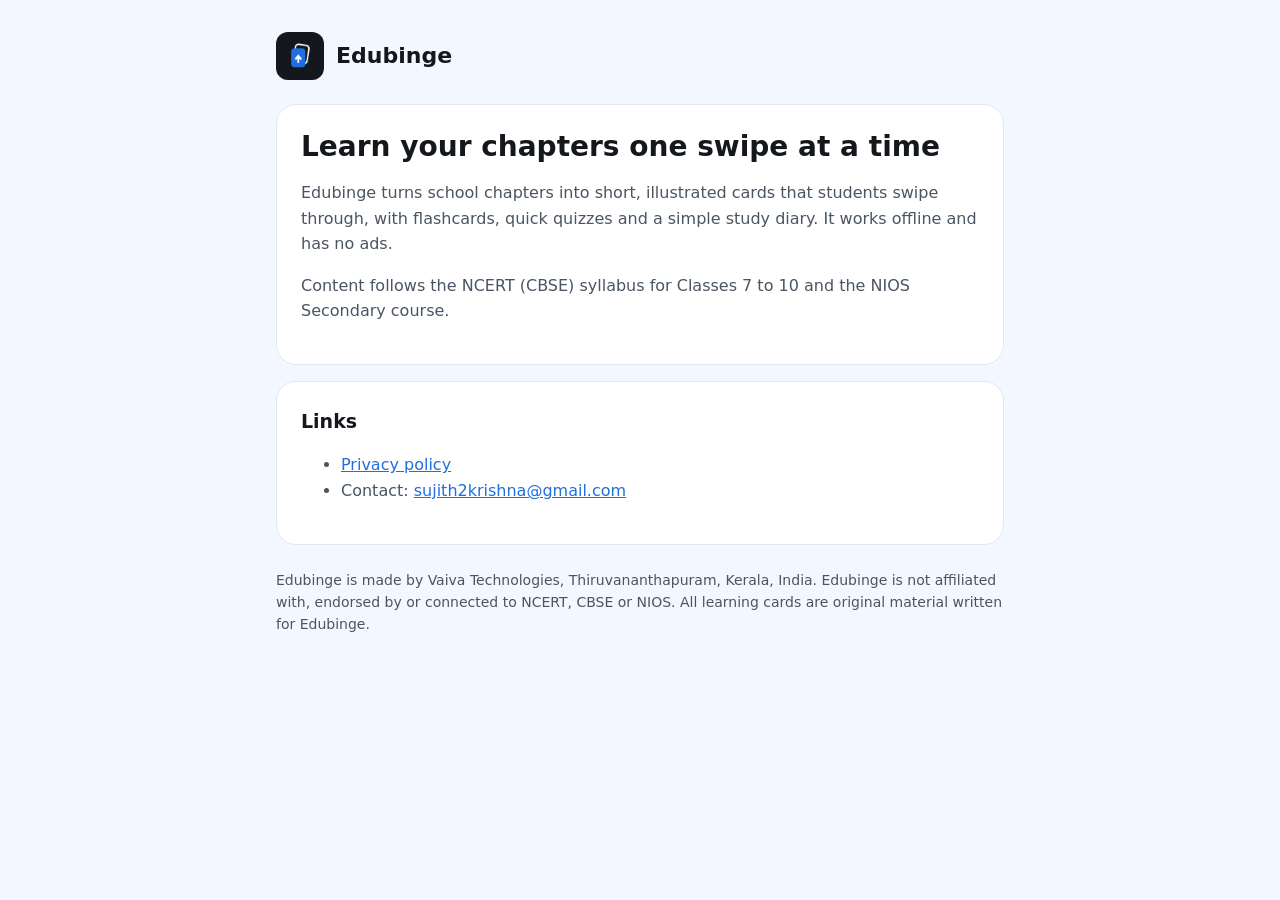
==== index.html @ 25e974e5 "Edubinge site and privacy policy Co-Authored-By: Claude Opus 5.5 <noreply@anthropic.com>" ====
<!doctype html><html lang="en"><head><meta charset="utf-8"><meta name="viewport" content="width=device-width,initial-scale=1">
<title>Edubinge</title><meta name="description" content="Edubinge: learn your school chapters one swipe at a time."><link rel="stylesheet" href="style.css"><link rel="icon" href="icon.png"></head>
<body><main>
<header><img src="icon.png" alt=""><a href="./">Edubinge</a></header>
<div class="card"><h1>Learn your chapters one swipe at a time</h1>
<p>Edubinge turns school chapters into short, illustrated cards that students swipe through, with flashcards, quick quizzes and a simple study diary. It works offline and has no ads.</p>
<p>Content follows the NCERT (CBSE) syllabus for Classes 7 to 10 and the NIOS Secondary course.</p></div>
<div class="card"><h2 style="margin-top:0">Links</h2><ul><li><a href="privacy.html">Privacy policy</a></li><li>Contact: <a href="mailto:sujith2krishna@gmail.com">sujith2krishna@gmail.com</a></li></ul></div>
<footer>Edubinge is made by Vaiva Technologies, Thiruvananthapuram, Kerala, India. Edubinge is not affiliated with, endorsed by or connected to NCERT, CBSE or NIOS. All learning cards are original material written for Edubinge.</footer>
</main></body></html>
---- style.css ----
:root{--bg:#F3F7FF;--card:#fff;--ink:#14181D;--muted:#4A5563;--blue:#1F6FE0;--line:#E3E8F0}
*{box-sizing:border-box}body{margin:0;background:var(--bg);color:var(--ink);font:16px/1.6 system-ui,-apple-system,"Segoe UI",Roboto,sans-serif}
main{max-width:760px;margin:0 auto;padding:32px 16px 64px}
header{display:flex;align-items:center;gap:12px;margin-bottom:24px}header img{width:48px;height:48px;border-radius:12px}
header a{color:var(--ink);text-decoration:none;font-weight:700;font-size:22px}
.card{background:var(--card);border:1px solid var(--line);border-radius:20px;padding:24px;margin-bottom:16px}
h1{font-size:28px;line-height:1.25;margin:0 0 8px}h2{font-size:19px;margin:24px 0 8px}p,li{color:var(--muted)}a{color:var(--blue)}
.small{font-size:14px;color:var(--muted)}footer{margin-top:24px;font-size:14px;color:var(--muted)}
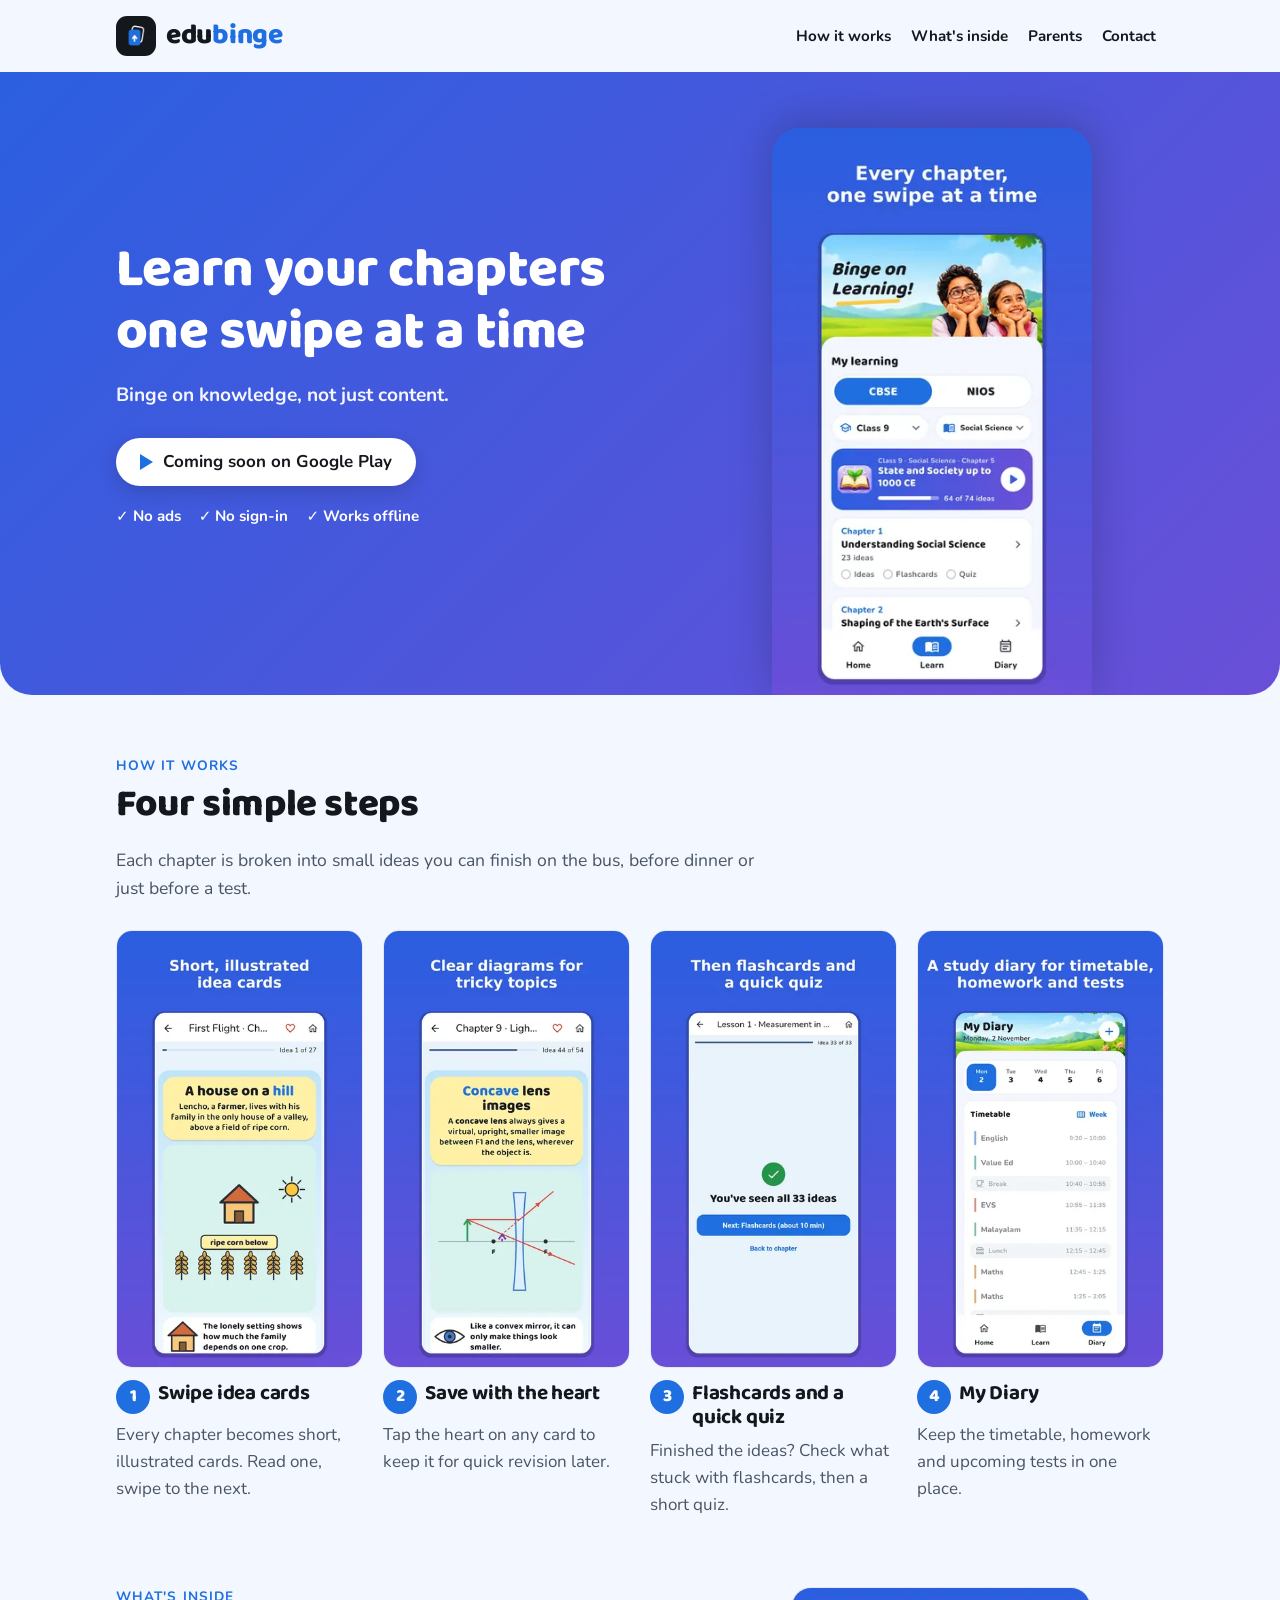
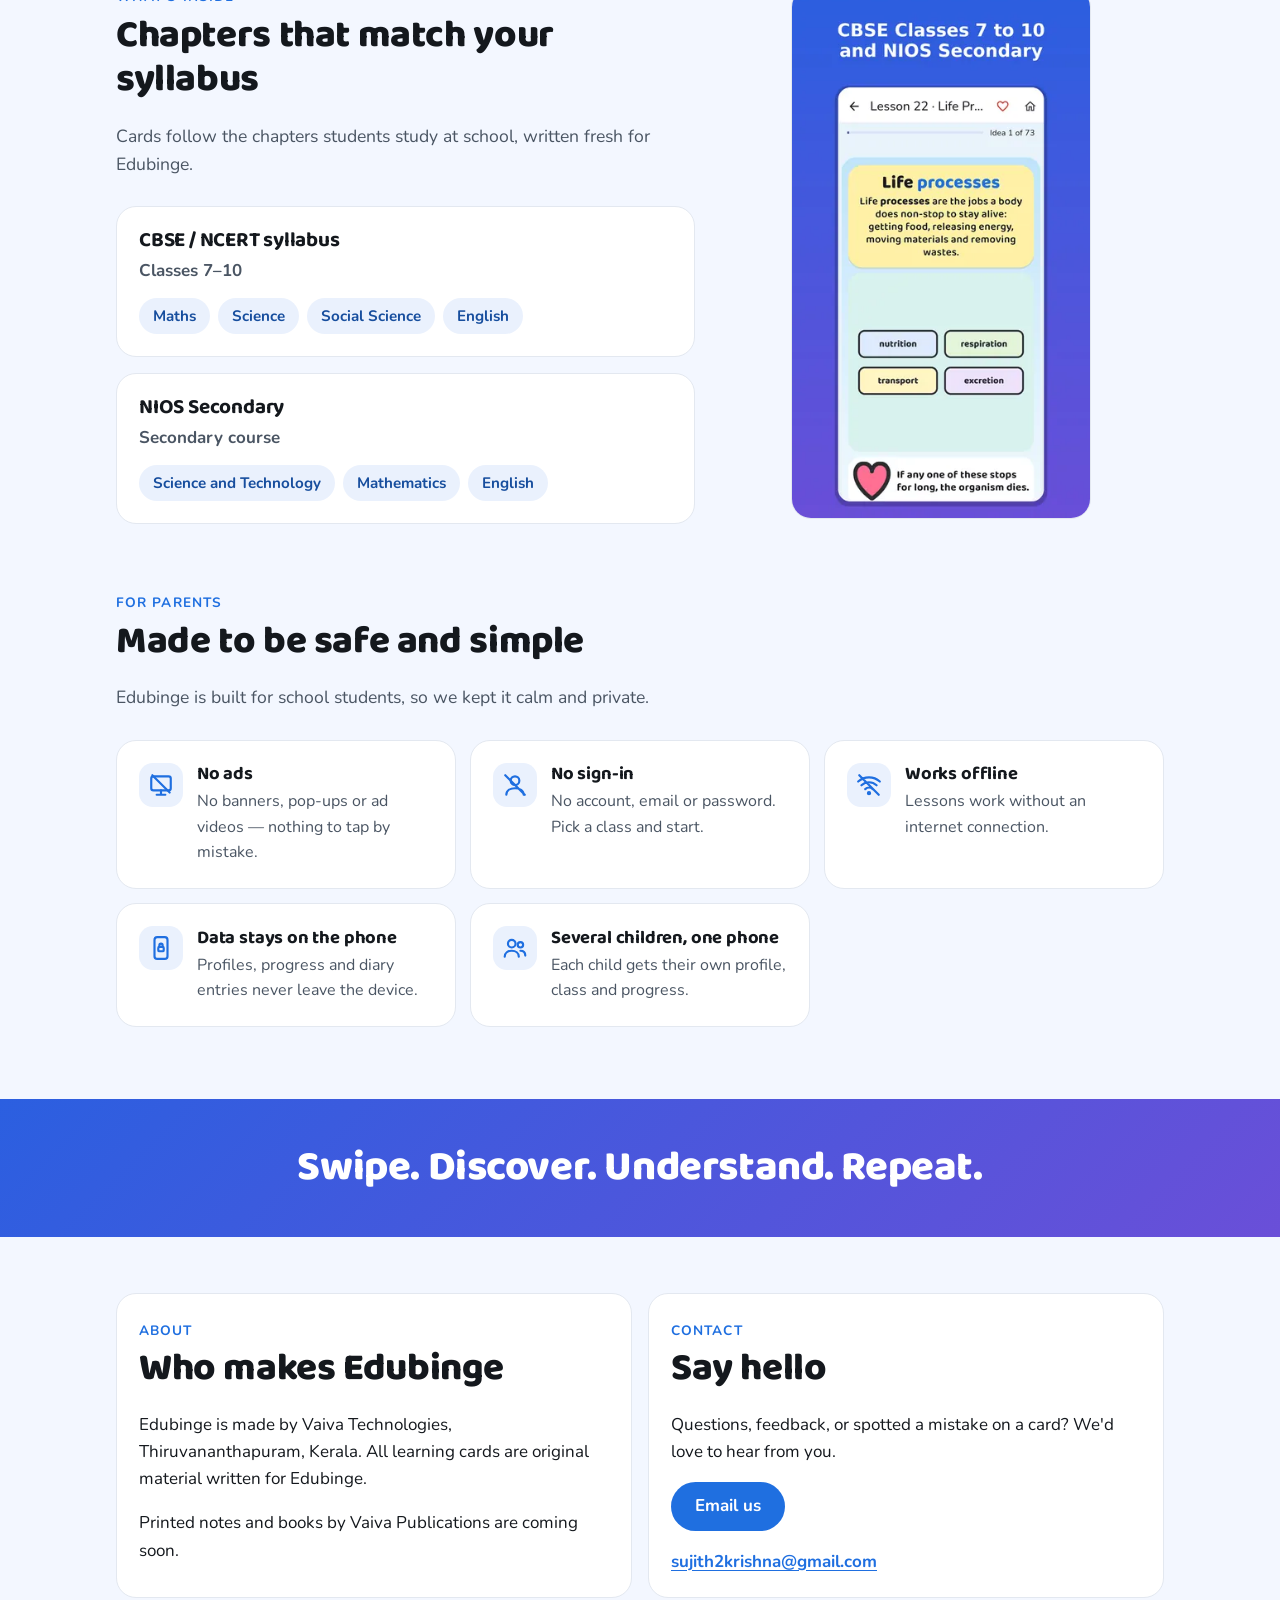
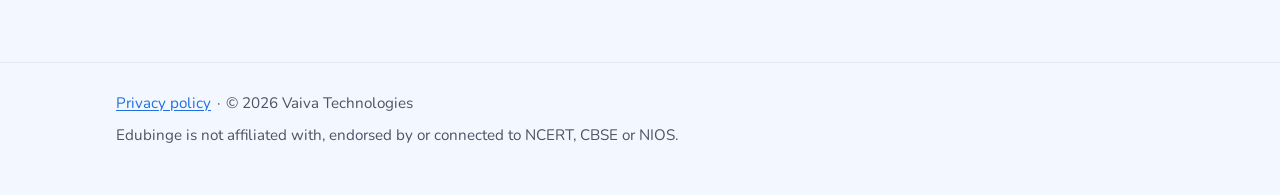
==== commit f7332ad7: "New Edubinge website: one-page home, restyled privacy page, self-hosted fonts, WebP images, 404, rob" ====
--- a/index.html
+++ b/index.html
@@ -1,10 +1,222 @@
-<!doctype html><html lang="en"><head><meta charset="utf-8"><meta name="viewport" content="width=device-width,initial-scale=1">
-<title>Edubinge</title><meta name="description" content="Edubinge: learn your school chapters one swipe at a time."><link rel="stylesheet" href="style.css"><link rel="icon" href="icon.png"></head>
-<body><main>
-<header><img src="icon.png" alt=""><a href="./">Edubinge</a></header>
-<div class="card"><h1>Learn your chapters one swipe at a time</h1>
-<p>Edubinge turns school chapters into short, illustrated cards that students swipe through, with flashcards, quick quizzes and a simple study diary. It works offline and has no ads.</p>
-<p>Content follows the NCERT (CBSE) syllabus for Classes 7 to 10 and the NIOS Secondary course.</p></div>
-<div class="card"><h2 style="margin-top:0">Links</h2><ul><li><a href="privacy.html">Privacy policy</a></li><li>Contact: <a href="mailto:sujith2krishna@gmail.com">sujith2krishna@gmail.com</a></li></ul></div>
-<footer>Edubinge is made by Vaiva Technologies, Thiruvananthapuram, Kerala, India. Edubinge is not affiliated with, endorsed by or connected to NCERT, CBSE or NIOS. All learning cards are original material written for Edubinge.</footer>
-</main></body></html>
+<!doctype html>
+<html lang="en-IN">
+<head>
+<meta charset="utf-8">
+<meta name="viewport" content="width=device-width,initial-scale=1">
+<title>Edubinge: learn your chapters one swipe at a time</title>
+<meta name="description" content="Edubinge turns NCERT (CBSE) Classes 7–10 and NIOS Secondary chapters into short, illustrated idea cards, with flashcards, quick quizzes and a study diary. No ads, no sign-in, works offline.">
+<meta name="theme-color" content="#1F6FE0">
+<link rel="canonical" href="https://edubinge.com/">
+<link rel="preload" href="fonts/baloo2-latin.woff2" as="font" type="font/woff2" crossorigin>
+<link rel="preload" href="fonts/nunito-latin.woff2" as="font" type="font/woff2" crossorigin>
+<link rel="stylesheet" href="style.css">
+<link rel="icon" href="img/favicon.ico" sizes="16x16 32x32 48x48">
+<link rel="icon" href="img/icon-192.png" type="image/png" sizes="192x192">
+<link rel="apple-touch-icon" href="img/apple-touch-icon.png">
+<meta property="og:type" content="website">
+<meta property="og:site_name" content="Edubinge">
+<meta property="og:title" content="Edubinge: learn your chapters one swipe at a time">
+<meta property="og:description" content="Short, illustrated idea cards for NCERT (CBSE) Classes 7–10 and NIOS Secondary, with flashcards, quick quizzes and a study diary. No ads, no sign-in.">
+<meta property="og:url" content="https://edubinge.com/">
+<meta property="og:image" content="https://edubinge.com/img/og-image.jpg">
+<meta property="og:image:width" content="1200">
+<meta property="og:image:height" content="630">
+<meta property="og:image:alt" content="Edubinge logo: a blue card with an up arrow, the word edubinge and the line Swipe. Discover. Understand. Repeat.">
+<meta property="og:locale" content="en_IN">
+<meta name="twitter:card" content="summary_large_image">
+</head>
+<body>
+<a class="skip" href="#main">Skip to content</a>
+
+<header class="site-header">
+  <div class="wrap">
+    <a class="brand" href="./" aria-label="Edubinge home">
+      <img src="img/icon-96.webp" width="40" height="40" alt="">
+      <span class="wordmark"><span class="edu">edu</span><span class="binge">binge</span></span>
+    </a>
+    <nav class="site-nav" aria-label="Main">
+      <ul>
+        <li><a href="#how">How it works</a></li>
+        <li><a href="#inside">What's inside</a></li>
+        <li><a href="#parents">Parents</a></li>
+        <li><a href="#contact">Contact</a></li>
+      </ul>
+    </nav>
+  </div>
+</header>
+
+<main id="main">
+
+  <section class="hero" aria-labelledby="hero-title">
+    <div class="wrap">
+      <div class="hero-copy">
+        <h1 id="hero-title">Learn your chapters one swipe at a time</h1>
+        <p class="tagline">Binge on knowledge, not just content.</p>
+        <!-- PLAY-LINK: replace this one line with the Google Play badge link when the app is live -->
+        <span class="btn btn-play" aria-disabled="true">Coming soon on Google Play</span>
+        <ul class="hero-points">
+          <li>No ads</li>
+          <li>No sign-in</li>
+          <li>Works offline</li>
+        </ul>
+      </div>
+      <img class="hero-shot"
+           src="img/edubinge_play_1-540.webp"
+           srcset="img/edubinge_play_1-360.webp 360w, img/edubinge_play_1-540.webp 540w"
+           sizes="(min-width: 800px) 320px, 72vw"
+           width="540" height="960" fetchpriority="high"
+           alt="Edubinge Learn screen with CBSE selected, Class 9 Social Science, the current chapter State and Society up to 1000 CE at 64 of 74 ideas, and a list of chapters below.">
+    </div>
+  </section>
+
+  <section id="how" aria-labelledby="how-title">
+    <div class="wrap">
+      <div class="section-intro">
+        <span class="eyebrow">How it works</span>
+        <h2 id="how-title">Four simple steps</h2>
+        <p>Each chapter is broken into small ideas you can finish on the bus, before dinner or just before a test.</p>
+      </div>
+      <div class="steps-scroller" tabindex="0" role="region" aria-label="How it works, four steps">
+        <ol class="steps">
+          <li class="step">
+            <img src="img/edubinge_play_2-540.webp"
+                 srcset="img/edubinge_play_2-360.webp 360w, img/edubinge_play_2-540.webp 540w"
+                 sizes="(min-width: 960px) 240px, 72vw"
+                 width="540" height="960" loading="lazy"
+                 alt="An idea card from First Flight titled A house on a hill, with a drawing of a house above a row of ripe corn and a short line of text.">
+            <h3><span class="step-num" aria-hidden="true">1</span>Swipe idea cards</h3>
+            <p>Every chapter becomes short, illustrated cards. Read one, swipe to the next.</p>
+          </li>
+          <li class="step">
+            <img src="img/edubinge_play_3-540.webp"
+                 srcset="img/edubinge_play_3-360.webp 360w, img/edubinge_play_3-540.webp 540w"
+                 sizes="(min-width: 960px) 240px, 72vw"
+                 width="540" height="960" loading="lazy"
+                 alt="An idea card titled Concave lens images, with a ray diagram of a concave lens and a heart button at the top of the screen.">
+            <h3><span class="step-num" aria-hidden="true">2</span>Save with the heart</h3>
+            <p>Tap the heart on any card to keep it for quick revision later.</p>
+          </li>
+          <li class="step">
+            <img src="img/edubinge_play_5-540.webp"
+                 srcset="img/edubinge_play_5-360.webp 360w, img/edubinge_play_5-540.webp 540w"
+                 sizes="(min-width: 960px) 240px, 72vw"
+                 width="540" height="960" loading="lazy"
+                 alt="End of a lesson: a green tick, the message You've seen all 33 ideas, and a button saying Next: Flashcards (about 10 min).">
+            <h3><span class="step-num" aria-hidden="true">3</span>Flashcards and a quick quiz</h3>
+            <p>Finished the ideas? Check what stuck with flashcards, then a short quiz.</p>
+          </li>
+          <li class="step">
+            <img src="img/edubinge_play_6-540.webp"
+                 srcset="img/edubinge_play_6-360.webp 360w, img/edubinge_play_6-540.webp 540w"
+                 sizes="(min-width: 960px) 240px, 72vw"
+                 width="540" height="960" loading="lazy"
+                 alt="My Diary screen for Monday, showing the school timetable with English, Value Ed, EVS, Malayalam and Maths periods, plus break and lunch times.">
+            <h3><span class="step-num" aria-hidden="true">4</span>My Diary</h3>
+            <p>Keep the timetable, homework and upcoming tests in one place.</p>
+          </li>
+        </ol>
+      </div>
+      <p class="scroll-hint" aria-hidden="true">Swipe sideways to see all four steps →</p>
+    </div>
+  </section>
+
+  <section id="inside" aria-labelledby="inside-title">
+    <div class="wrap">
+      <div class="inside">
+        <div>
+          <div class="section-intro">
+            <span class="eyebrow">What's inside</span>
+            <h2 id="inside-title">Chapters that match your syllabus</h2>
+            <p>Cards follow the chapters students study at school, written fresh for Edubinge.</p>
+          </div>
+          <div class="inside-cards">
+            <div class="card">
+              <h3>CBSE / NCERT syllabus</h3>
+              <p class="sub">Classes 7–10</p>
+              <ul class="chips" aria-label="CBSE subjects">
+                <li>Maths</li><li>Science</li><li>Social Science</li><li>English</li>
+              </ul>
+            </div>
+            <div class="card">
+              <h3>NIOS Secondary</h3>
+              <p class="sub">Secondary course</p>
+              <ul class="chips" aria-label="NIOS subjects">
+                <li>Science and Technology</li><li>Mathematics</li><li>English</li>
+              </ul>
+            </div>
+          </div>
+        </div>
+        <img class="inside-shot"
+             src="img/edubinge_play_4-540.webp"
+             srcset="img/edubinge_play_4-360.webp 360w, img/edubinge_play_4-540.webp 540w"
+             sizes="(min-width: 800px) 300px, 72vw"
+             width="540" height="960" loading="lazy"
+             alt="A NIOS Lesson 22 idea card titled Life processes, listing nutrition, respiration, transport and excretion.">
+      </div>
+    </div>
+  </section>
+
+  <section id="parents" aria-labelledby="parents-title">
+    <div class="wrap">
+      <div class="section-intro">
+        <span class="eyebrow">For parents</span>
+        <h2 id="parents-title">Made to be safe and simple</h2>
+        <p>Edubinge is built for school students, so we kept it calm and private.</p>
+      </div>
+      <ul class="features">
+        <li class="card feature">
+          <svg viewBox="0 0 24 24" aria-hidden="true" focusable="false"><rect x="3" y="4" width="18" height="13" rx="2"/><path d="M8 21h8M12 17v4M4 3l16 16"/></svg>
+          <div><h3>No ads</h3><p>No banners, pop-ups or ad videos — nothing to tap by mistake.</p></div>
+        </li>
+        <li class="card feature">
+          <svg viewBox="0 0 24 24" aria-hidden="true" focusable="false"><circle cx="12" cy="8" r="4"/><path d="M4 21c0-4 3.6-6 8-6s8 2 8 6M3 3l18 18"/></svg>
+          <div><h3>No sign-in</h3><p>No account, email or password. Pick a class and start.</p></div>
+        </li>
+        <li class="card feature">
+          <svg viewBox="0 0 24 24" aria-hidden="true" focusable="false"><path d="M2 8.8a15 15 0 0 1 20 0M5 12.3a10 10 0 0 1 14 0M8.5 15.8a5 5 0 0 1 7 0M3 3l18 18"/><circle cx="12" cy="19.5" r="1"/></svg>
+          <div><h3>Works offline</h3><p>Lessons work without an internet connection.</p></div>
+        </li>
+        <li class="card feature">
+          <svg viewBox="0 0 24 24" aria-hidden="true" focusable="false"><rect x="6" y="2" width="12" height="20" rx="2.5"/><rect x="9.5" y="11" width="5" height="4" rx="1"/><path d="M10.5 11V9.5a1.5 1.5 0 0 1 3 0V11"/></svg>
+          <div><h3>Data stays on the phone</h3><p>Profiles, progress and diary entries never leave the device.</p></div>
+        </li>
+        <li class="card feature">
+          <svg viewBox="0 0 24 24" aria-hidden="true" focusable="false"><circle cx="9" cy="8" r="3.5"/><path d="M2.5 20c0-3.5 3-5.5 6.5-5.5s6.5 2 6.5 5.5"/><circle cx="17" cy="9" r="2.5"/><path d="M17 14.5c2.6 0 4.5 1.6 4.5 4.5"/></svg>
+          <div><h3>Several children, one phone</h3><p>Each child gets their own profile, class and progress.</p></div>
+        </li>
+      </ul>
+    </div>
+  </section>
+
+  <div class="mantra">
+    <div class="wrap"><p>Swipe. Discover. Understand. Repeat.</p></div>
+  </div>
+
+  <section aria-labelledby="about-title">
+    <div class="wrap two-col">
+      <div id="about" class="card">
+        <span class="eyebrow">About</span>
+        <h2 id="about-title">Who makes Edubinge</h2>
+        <p>Edubinge is made by Vaiva Technologies, Thiruvananthapuram, Kerala. All learning cards are original material written for Edubinge.</p>
+        <p>Printed notes and books by Vaiva Publications are coming soon.</p>
+      </div>
+      <div id="contact" class="card">
+        <span class="eyebrow">Contact</span>
+        <h2>Say hello</h2>
+        <p>Questions, feedback, or spotted a mistake on a card? We'd love to hear from you.</p>
+        <p><a class="btn btn-primary" href="mailto:sujith2krishna@gmail.com">Email us</a></p>
+        <p class="contact-mail"><a href="mailto:sujith2krishna@gmail.com">sujith2krishna@gmail.com</a></p>
+      </div>
+    </div>
+  </section>
+
+</main>
+
+<footer class="site-footer">
+  <div class="wrap">
+    <p><a href="privacy.html">Privacy policy</a><span class="sep" aria-hidden="true">·</span>© 2026 Vaiva Technologies</p>
+    <p>Edubinge is not affiliated with, endorsed by or connected to NCERT, CBSE or NIOS.</p>
+  </div>
+</footer>
+</body>
+</html>
--- a/style.css
+++ b/style.css
@@ -1,8 +1,157 @@
-:root{--bg:#F3F7FF;--card:#fff;--ink:#14181D;--muted:#4A5563;--blue:#1F6FE0;--line:#E3E8F0}
-*{box-sizing:border-box}body{margin:0;background:var(--bg);color:var(--ink);font:16px/1.6 system-ui,-apple-system,"Segoe UI",Roboto,sans-serif}
-main{max-width:760px;margin:0 auto;padding:32px 16px 64px}
-header{display:flex;align-items:center;gap:12px;margin-bottom:24px}header img{width:48px;height:48px;border-radius:12px}
-header a{color:var(--ink);text-decoration:none;font-weight:700;font-size:22px}
-.card{background:var(--card);border:1px solid var(--line);border-radius:20px;padding:24px;margin-bottom:16px}
-h1{font-size:28px;line-height:1.25;margin:0 0 8px}h2{font-size:19px;margin:24px 0 8px}p,li{color:var(--muted)}a{color:var(--blue)}
-.small{font-size:14px;color:var(--muted)}footer{margin-top:24px;font-size:14px;color:var(--muted)}
+/* Edubinge site styles. Plain CSS, no external requests. */
+
+/* ---------- Fonts (self-hosted, SIL OFL, see fonts/OFL.txt) ---------- */
+@font-face{font-family:"Baloo 2";src:url(fonts/baloo2-latin.woff2) format("woff2");font-weight:700 800;font-style:normal;font-display:swap}
+@font-face{font-family:"Nunito";src:url(fonts/nunito-latin.woff2) format("woff2");font-weight:400 700;font-style:normal;font-display:swap}
+
+/* ---------- Tokens ---------- */
+:root{
+  --ink:#14181D;
+  --blue:#1F6FE0;
+  --blue-dark:#1758B8;
+  --grad:linear-gradient(135deg,#2B5FE0,#6A4FD8);
+  --bg:#F3F7FF;
+  --card:#fff;
+  --line:#E3E8F0;
+  --muted:#4A5563;
+  --radius:20px;
+  --head:"Baloo 2",system-ui,-apple-system,"Segoe UI",Roboto,sans-serif;
+  --body:"Nunito",system-ui,-apple-system,"Segoe UI",Roboto,sans-serif;
+}
+
+/* ---------- Base ---------- */
+*,*::before,*::after{box-sizing:border-box}
+html{-webkit-text-size-adjust:100%;scroll-behavior:smooth;scroll-padding-top:16px}
+@media (prefers-reduced-motion:reduce){html{scroll-behavior:auto}}
+body{margin:0;background:var(--bg);color:var(--ink);font:400 1.0625rem/1.6 var(--body);overflow-wrap:break-word}
+img{max-width:100%;height:auto;display:block}
+h1,h2,h3{font-family:var(--head);font-weight:800;line-height:1.15;margin:0 0 .5em;letter-spacing:-.01em}
+h1{font-size:clamp(2.1rem,8vw,3.4rem)}
+h2{font-size:clamp(1.7rem,5.5vw,2.4rem)}
+h3{font-size:1.3rem;font-weight:700}
+p{margin:0 0 1em}
+a{color:var(--blue);text-underline-offset:.15em}
+a:hover{color:var(--blue-dark)}
+:focus-visible{outline:3px solid var(--blue);outline-offset:3px;border-radius:6px}
+.wrap{max-width:1080px;margin:0 auto;padding:0 16px}
+.muted{color:var(--muted)}
+
+/* Skip link */
+.skip{position:absolute;left:16px;top:-100px;z-index:10;background:var(--ink);color:#fff;padding:10px 16px;border-radius:10px;font-weight:700;text-decoration:none}
+.skip:focus{top:12px;color:#fff}
+
+/* ---------- Header ---------- */
+.site-header{padding:12px 0}
+.site-header .wrap{display:flex;flex-wrap:wrap;align-items:center;justify-content:space-between;gap:4px 16px}
+.brand{display:inline-flex;align-items:center;gap:10px;text-decoration:none;padding:4px 0}
+.brand img{width:40px;height:40px;border-radius:11px}
+.wordmark{font-family:var(--head);font-weight:800;font-size:1.75rem;line-height:1;letter-spacing:-.01em;color:var(--ink)}
+.wordmark .binge{color:var(--blue)}
+.on-grad .wordmark{color:#fff}
+.site-nav ul{list-style:none;margin:0;padding:0;display:flex;flex-wrap:wrap;gap:2px 4px}
+.site-nav a{display:block;padding:8px 8px;color:var(--ink);font-weight:700;font-size:.95rem;text-decoration:none;border-radius:10px}
+.site-nav a:hover{background:#E6EDFB;color:var(--ink)}
+@media (max-width:519px){
+  .site-nav{flex-basis:100%}
+  .site-nav ul{margin-left:-6px;gap:0}
+  .site-nav a{font-size:.875rem;padding:6px 6px}
+}
+
+/* ---------- Buttons ---------- */
+.btn{display:inline-flex;align-items:center;justify-content:center;gap:10px;min-height:48px;padding:12px 22px;border-radius:999px;font:700 1.0625rem/1.2 var(--body);text-decoration:none;border:2px solid transparent}
+.btn-play{background:#fff;color:var(--ink);box-shadow:0 6px 18px rgba(20,24,29,.18)}
+.btn-play[aria-disabled="true"]{cursor:default}
+.btn-play::before{content:"";width:0;height:0;border-style:solid;border-width:8px 0 8px 13px;border-color:transparent transparent transparent var(--blue)}
+.btn-primary{background:var(--blue);color:#fff}
+.btn-primary:hover{background:var(--blue-dark);color:#fff}
+
+/* ---------- Hero ---------- */
+.hero{background:var(--grad);color:#fff;border-radius:0 0 32px 32px;padding:36px 0 0;overflow:hidden}
+.hero .wrap{display:grid;gap:28px;justify-items:center;text-align:center}
+.hero h1{margin-bottom:.3em}
+.tagline{font-size:1.2rem;font-weight:700;margin-bottom:1.4em;opacity:.95}
+.hero-points{list-style:none;padding:0;margin:18px 0 0;display:flex;flex-wrap:wrap;justify-content:center;gap:6px 18px;font-size:.95rem;font-weight:700}
+.hero-points li::before{content:"✓ ";}
+.hero :focus-visible{outline-color:#fff}
+.hero-shot{width:min(72vw,300px);border-radius:28px 28px 0 0;box-shadow:0 -6px 40px rgba(20,24,29,.25);margin-bottom:-2px}
+@media (min-width:800px){
+  .hero{padding-top:56px}
+  .hero .wrap{grid-template-columns:1.2fr 1fr;align-items:end;text-align:left;justify-items:start}
+  .hero-copy{align-self:center;padding-bottom:56px}
+  .hero-points{justify-content:flex-start}
+  .hero-shot{width:320px;justify-self:center}
+}
+
+/* ---------- Sections ---------- */
+section{padding:56px 0 8px}
+.section-intro{max-width:640px;margin-bottom:28px}
+.section-intro p{color:var(--muted);font-size:1.1rem}
+.eyebrow{display:inline-block;font-weight:700;font-size:.85rem;letter-spacing:.08em;text-transform:uppercase;color:var(--blue);margin-bottom:6px}
+.card{background:var(--card);border:1px solid var(--line);border-radius:var(--radius);padding:22px}
+.card p:last-child{margin-bottom:0}
+
+/* How it works: scroll-snap row on mobile, 4-up grid on desktop */
+.steps-scroller{margin:0 -16px;overflow-x:auto;scroll-snap-type:x mandatory;scroll-padding-inline:16px;-webkit-overflow-scrolling:touch;overscroll-behavior-x:contain}
+.steps{list-style:none;margin:0;padding:4px 16px 16px;display:flex;gap:16px;width:max-content}
+.step{scroll-snap-align:start;width:min(72vw,270px);display:flex;flex-direction:column}
+.step img{border-radius:16px;border:1px solid var(--line);margin-bottom:14px}
+.step-num{display:inline-grid;place-items:center;width:34px;height:34px;border-radius:50%;background:var(--blue);color:#fff;font:800 1.1rem/1 var(--head);margin-right:8px;flex:none}
+.step h3{display:flex;align-items:flex-start;margin-bottom:.35em}
+.step h3 .step-num{margin-top:-2px}
+.step p{color:var(--muted);margin:0}
+.scroll-hint{color:var(--muted);font-size:.9rem;margin:4px 0 0}
+@media (min-width:960px){
+  .steps-scroller{margin:0;overflow:visible}
+  .steps{display:grid;grid-template-columns:repeat(4,1fr);gap:20px;padding:0;width:auto}
+  .step{width:auto}
+  .scroll-hint{display:none}
+}
+
+/* What's inside */
+.inside{display:grid;gap:24px;align-items:center}
+.inside-cards{display:grid;gap:16px}
+.inside-shot{width:min(72vw,300px);justify-self:center;border-radius:20px;border:1px solid var(--line)}
+.inside .card h3{margin-bottom:.2em}
+.inside .card .sub{color:var(--muted);font-weight:700;margin-bottom:.8em}
+.chips{list-style:none;margin:0;padding:0;display:flex;flex-wrap:wrap;gap:8px}
+.chips li{background:#EAF1FD;color:#174E9E;font-weight:700;font-size:.95rem;padding:6px 14px;border-radius:999px}
+@media (min-width:800px){
+  .inside{grid-template-columns:1.3fr 1fr}
+  .inside-shot{width:300px}
+}
+
+/* For parents */
+.features{list-style:none;margin:0;padding:0;display:grid;gap:14px;grid-template-columns:repeat(auto-fit,minmax(min(100%,300px),1fr))}
+.feature{display:flex;gap:14px;align-items:flex-start}
+.feature svg{flex:none;width:44px;height:44px;padding:9px;border-radius:14px;background:#EAF1FD;color:var(--blue);fill:none;stroke:currentColor;stroke-width:2;stroke-linecap:round;stroke-linejoin:round}
+.feature h3{font-size:1.15rem;margin:.1em 0 .2em}
+.feature p{color:var(--muted);margin:0;font-size:1rem}
+
+/* Mantra band (the one accent gradient band) */
+.mantra{margin:64px 0 0;padding:44px 0;background:var(--grad);color:#fff;text-align:center}
+.mantra p{font:800 clamp(1.6rem,6vw,2.6rem)/1.2 var(--head);margin:0;letter-spacing:-.01em}
+
+/* About + Contact */
+.two-col{display:grid;gap:16px}
+@media (min-width:800px){.two-col{grid-template-columns:1fr 1fr}}
+.contact-mail{font-weight:700}
+
+/* ---------- Footer ---------- */
+.site-footer{margin-top:56px;padding:28px 0 40px;border-top:1px solid var(--line);color:var(--muted);font-size:.95rem}
+.site-footer p{margin:0 0 .5em}
+.site-footer .sep{margin:0 .4em}
+
+/* ---------- Text pages (privacy, 404) ---------- */
+.page{max-width:780px;padding-top:16px}
+.page .card{padding:24px}
+@media (min-width:600px){.page .card{padding:36px 40px}}
+.page h1{font-size:clamp(2rem,6vw,2.6rem)}
+.page h2{font-size:1.45rem;margin:1.4em 0 .4em}
+.page p,.page li{color:var(--muted)}
+.page ul{padding-left:1.3em}
+.page li{margin-bottom:.35em}
+.small{font-size:.95rem;color:var(--muted)}
+.notfound{text-align:center;padding:56px 24px}
+.notfound .actions{display:flex;flex-wrap:wrap;justify-content:center;gap:12px;margin-top:20px}
+.btn-ghost{border-color:var(--line);background:#fff;color:var(--ink)}
+.btn-ghost:hover{border-color:var(--blue);color:var(--ink)}
